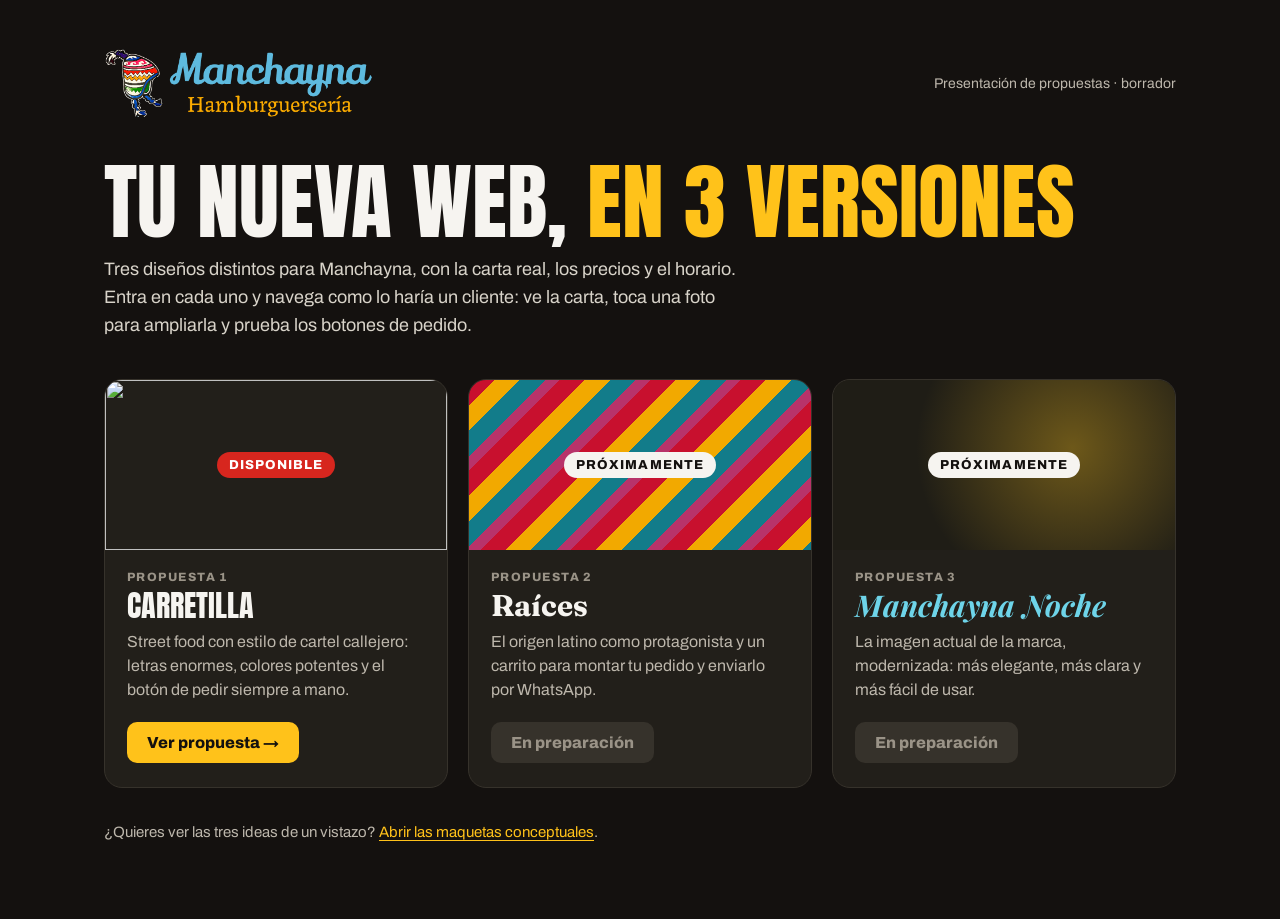
==== index.html @ 9226fb77 "Web Manchayna: propuesta 1 Carretilla, carta compartida y portada Co-Authored-By: Claude Opus 5 <nor" ====
<!doctype html>
<html lang="es">
<head>
<meta charset="utf-8">
<meta name="viewport" content="width=device-width, initial-scale=1">
<meta name="robots" content="noindex, nofollow">
<title>Manchayna · Propuestas de nueva web</title>
<meta name="theme-color" content="#14110F">
<link rel="preconnect" href="https://fonts.googleapis.com">
<link rel="preconnect" href="https://fonts.gstatic.com" crossorigin>
<link href="https://fonts.googleapis.com/css2?family=Anton&family=Archivo:wght@400;600;800&family=Fraunces:opsz,wght@9..144,800&family=Playfair+Display:ital,wght@1,700&display=swap" rel="stylesheet">
<style>
  *, *::before, *::after { box-sizing: border-box; }
  body { margin: 0; font-family: Archivo, system-ui, sans-serif; background: #14110F; color: #F6F4F0; min-height: 100vh; }
  a { color: inherit; text-decoration: none; }
  :focus-visible { outline: 3px solid #FFC21A; outline-offset: 3px; }
  .wrap { max-width: 1120px; margin: 0 auto; padding: 48px 24px 64px; }
  header { display: flex; align-items: center; gap: 24px; flex-wrap: wrap; margin-bottom: 44px; }
  header img { height: 70px; width: auto; }
  header p { margin: 0 0 0 auto; color: #bdb7ac; font-size: 14px; }
  h1 { font-family: Anton, Impact, sans-serif; font-weight: 400; text-transform: uppercase; font-size: clamp(44px, 7vw, 84px); line-height: .95; margin: 0 0 14px; }
  h1 em { font-style: normal; color: #FFC21A; }
  .lead { font-size: 18px; color: #d8d3c9; max-width: 640px; margin: 0 0 40px; line-height: 1.55; }
  .grid { display: grid; grid-template-columns: repeat(3, 1fr); gap: 20px; }
  .card { border-radius: 18px; overflow: hidden; background: #221F1A; border: 1px solid #36322b; display: flex; flex-direction: column; transition: transform .2s; }
  a.card:hover { transform: translateY(-4px); }
  .card .top { height: 170px; position: relative; display: grid; place-items: center; }
  .card .top img { position: absolute; inset: 0; width: 100%; height: 100%; object-fit: cover; }
  .card .top span { position: relative; font-size: 13px; font-weight: 800; letter-spacing: .08em; text-transform: uppercase; padding: 6px 12px; border-radius: 999px; }
  .card .body { padding: 20px 22px 24px; flex: 1; display: flex; flex-direction: column; }
  .card small { font-size: 12px; font-weight: 800; letter-spacing: .12em; text-transform: uppercase; color: #9a9387; }
  .card h2 { margin: 6px 0 8px; font-size: 30px; line-height: 1.05; }
  .card p { margin: 0 0 20px; color: #bdb7ac; line-height: 1.5; flex: 1; }
  .go { align-self: start; font-weight: 800; padding: 12px 20px; border-radius: 10px; background: #FFC21A; color: #14110F; }
  .soon .go { background: #36322b; color: #9a9387; }
  .p1 h2 { font-family: Anton, Impact, sans-serif; font-weight: 400; text-transform: uppercase; }
  .p1 .top span { background: #D7261E; color: #fff; }
  .p2 h2 { font-family: Fraunces, Georgia, serif; }
  .p2 .top { background: repeating-linear-gradient(135deg, #C8102E 0 18px, #F2A900 18px 36px, #127C8A 36px 54px, #B8336A 54px 64px); }
  .p2 .top span, .p3 .top span { background: #F6F4F0; color: #14110F; }
  .p3 h2 { font-family: "Playfair Display", Georgia, serif; font-style: italic; color: #6ED4E9; }
  .p3 .top { background: radial-gradient(circle at 70% 40%, rgba(255,198,32,.35), transparent 60%), #1F1D16; }
  .extra { margin-top: 36px; color: #bdb7ac; font-size: 15px; }
  .extra a { color: #FFC21A; text-decoration: underline; text-underline-offset: 3px; }
  @media (max-width: 860px) { .grid { grid-template-columns: 1fr; } header p { margin: 0; } }
</style>
</head>
<body>
<div class="wrap">
  <header>
    <img src="shared/img/logo.png" alt="Manchayna Hamburguesería" width="468" height="122">
    <p>Presentación de propuestas · borrador</p>
  </header>

  <h1>Tu nueva web, <em>en 3 versiones</em></h1>
  <p class="lead">Tres diseños distintos para Manchayna, con la carta real, los precios y el horario. Entra en cada uno y navega como lo haría un cliente: ve la carta, toca una foto para ampliarla y prueba los botones de pedido.</p>

  <div class="grid">
    <a class="card p1" href="p1-carretilla/index.html">
      <div class="top"><img src="https://manchayna.es/wp-content/uploads/2025/01/COLOR18.webp" alt=""><span>Disponible</span></div>
      <div class="body">
        <small>Propuesta 1</small>
        <h2>Carretilla</h2>
        <p>Street food con estilo de cartel callejero: letras enormes, colores potentes y el botón de pedir siempre a mano.</p>
        <span class="go">Ver propuesta →</span>
      </div>
    </a>
    <div class="card p2 soon">
      <div class="top"><span>Próximamente</span></div>
      <div class="body">
        <small>Propuesta 2</small>
        <h2>Raíces</h2>
        <p>El origen latino como protagonista y un carrito para montar tu pedido y enviarlo por WhatsApp.</p>
        <span class="go">En preparación</span>
      </div>
    </div>
    <div class="card p3 soon">
      <div class="top"><span>Próximamente</span></div>
      <div class="body">
        <small>Propuesta 3</small>
        <h2>Manchayna Noche</h2>
        <p>La imagen actual de la marca, modernizada: más elegante, más clara y más fácil de usar.</p>
        <span class="go">En preparación</span>
      </div>
    </div>
  </div>

  <p class="extra">¿Quieres ver las tres ideas de un vistazo? <a href="propuestas/propuestas-manchayna.html">Abrir las maquetas conceptuales</a>.</p>
</div>
</body>
</html>
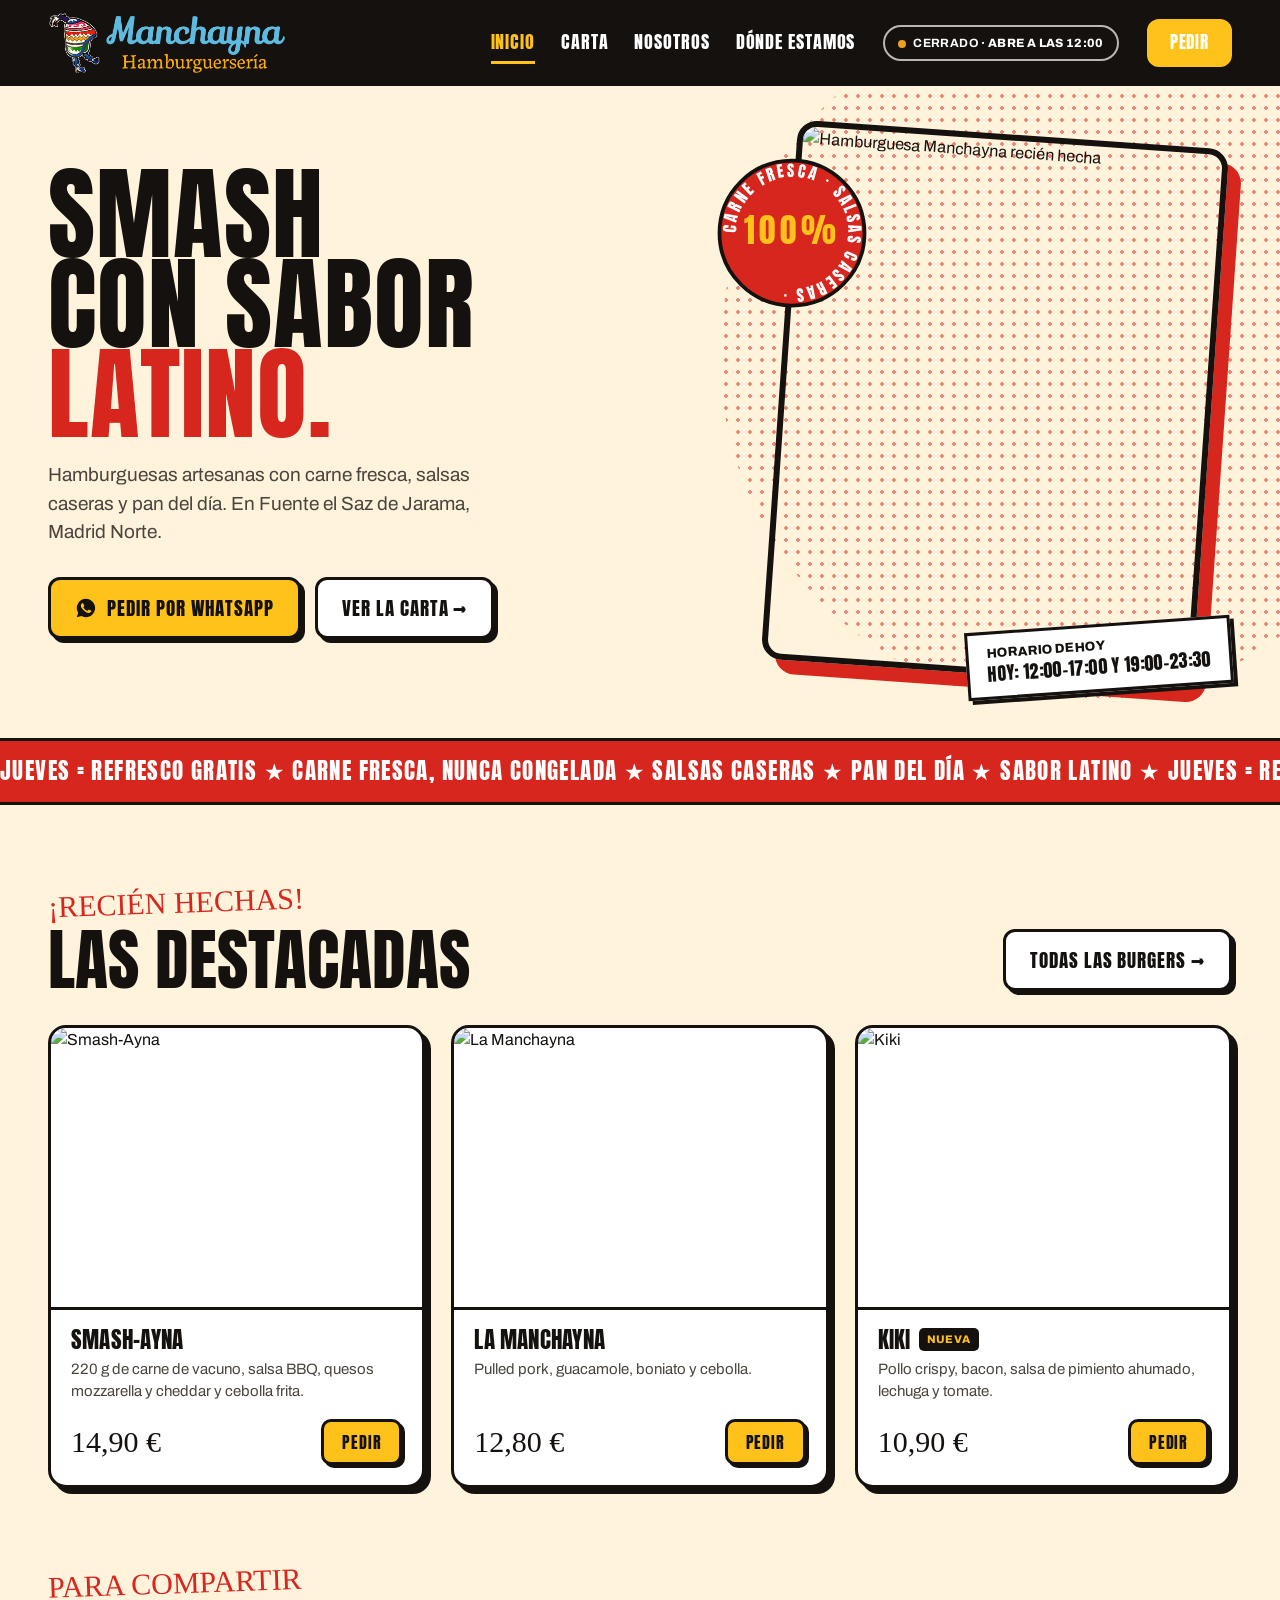
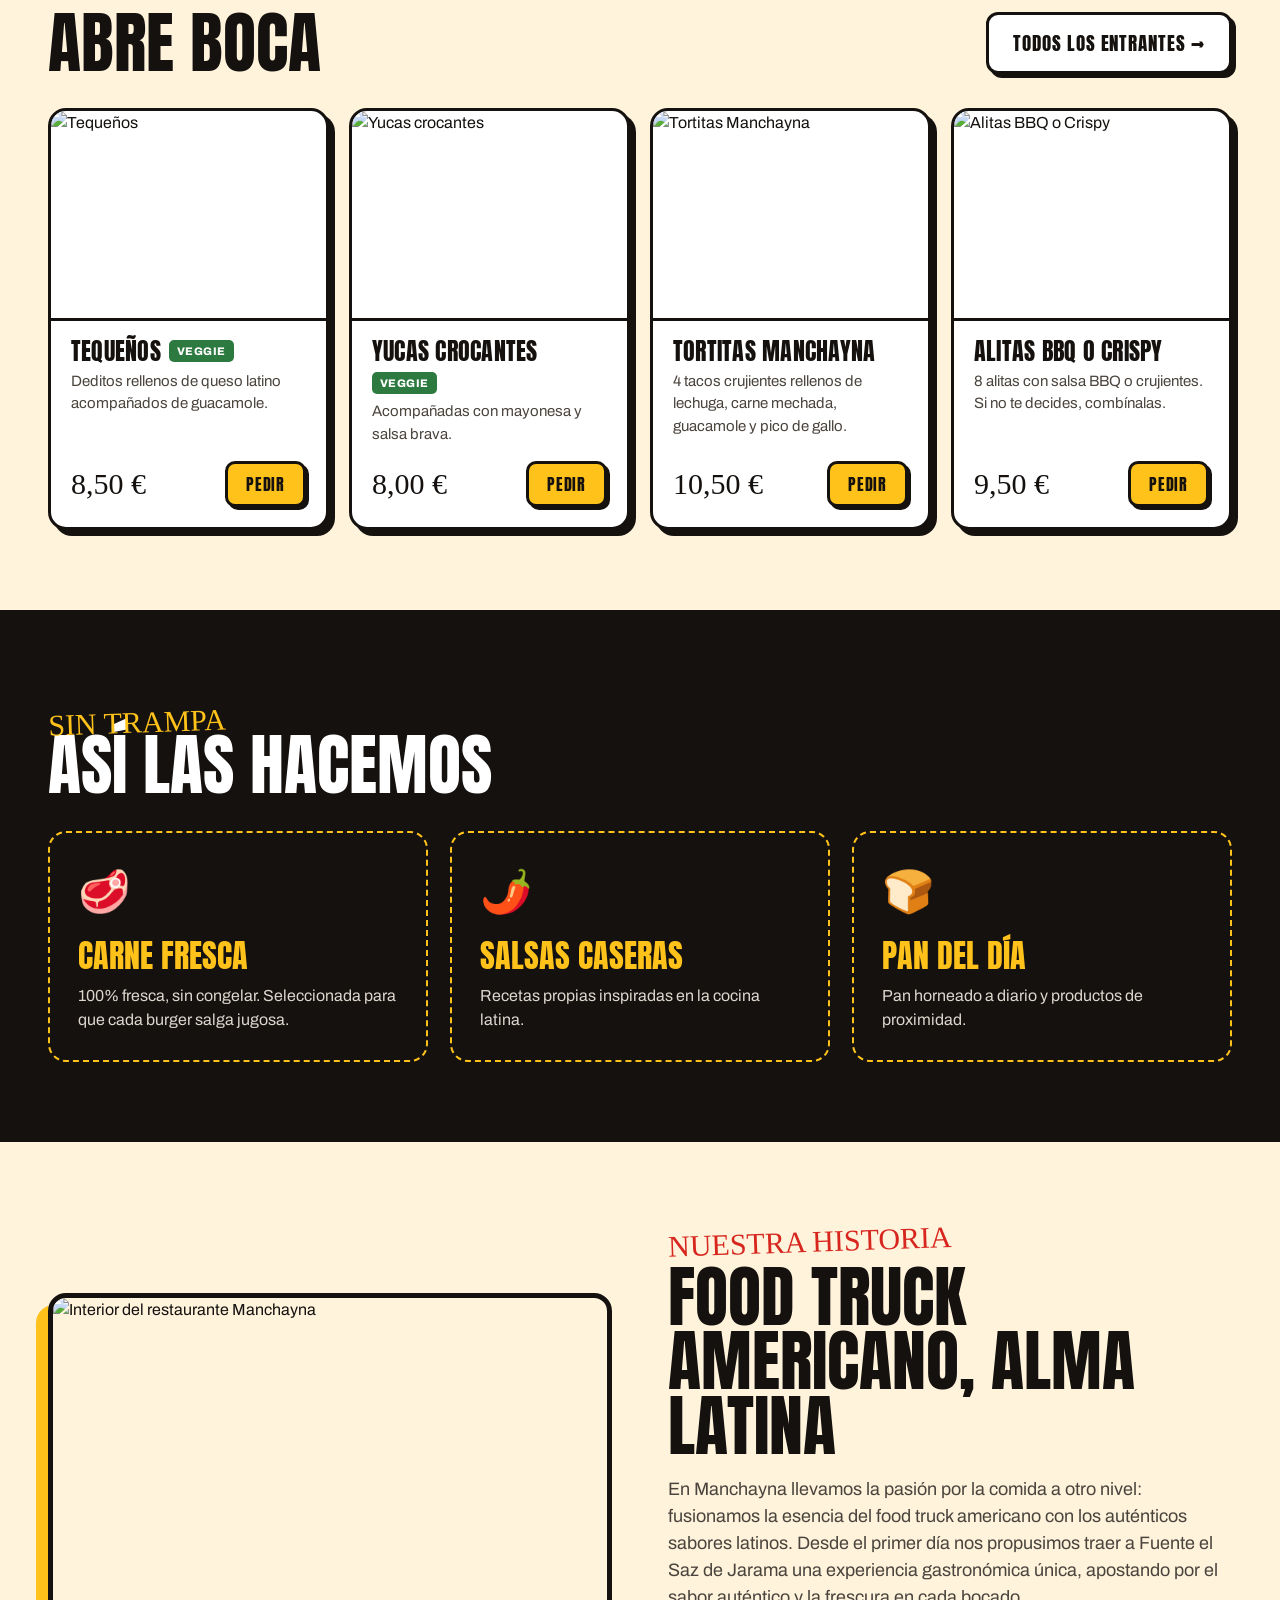
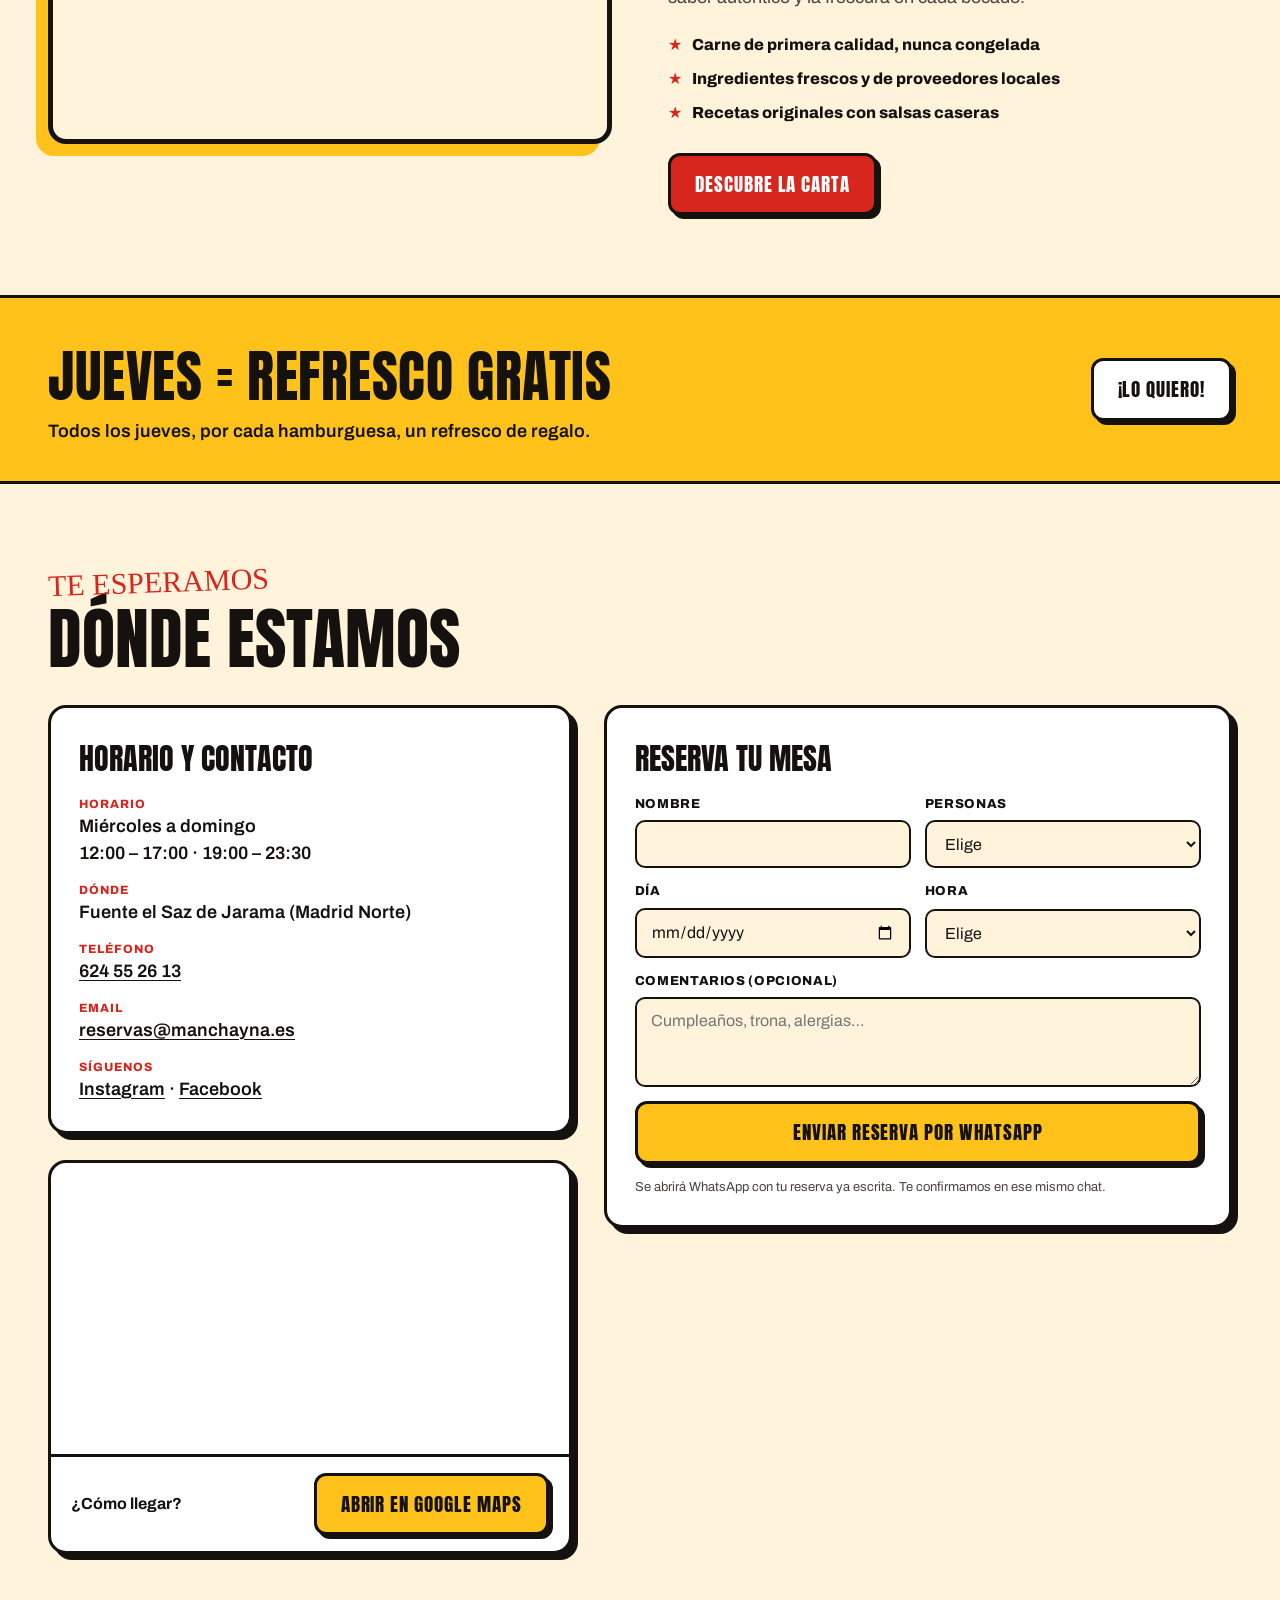
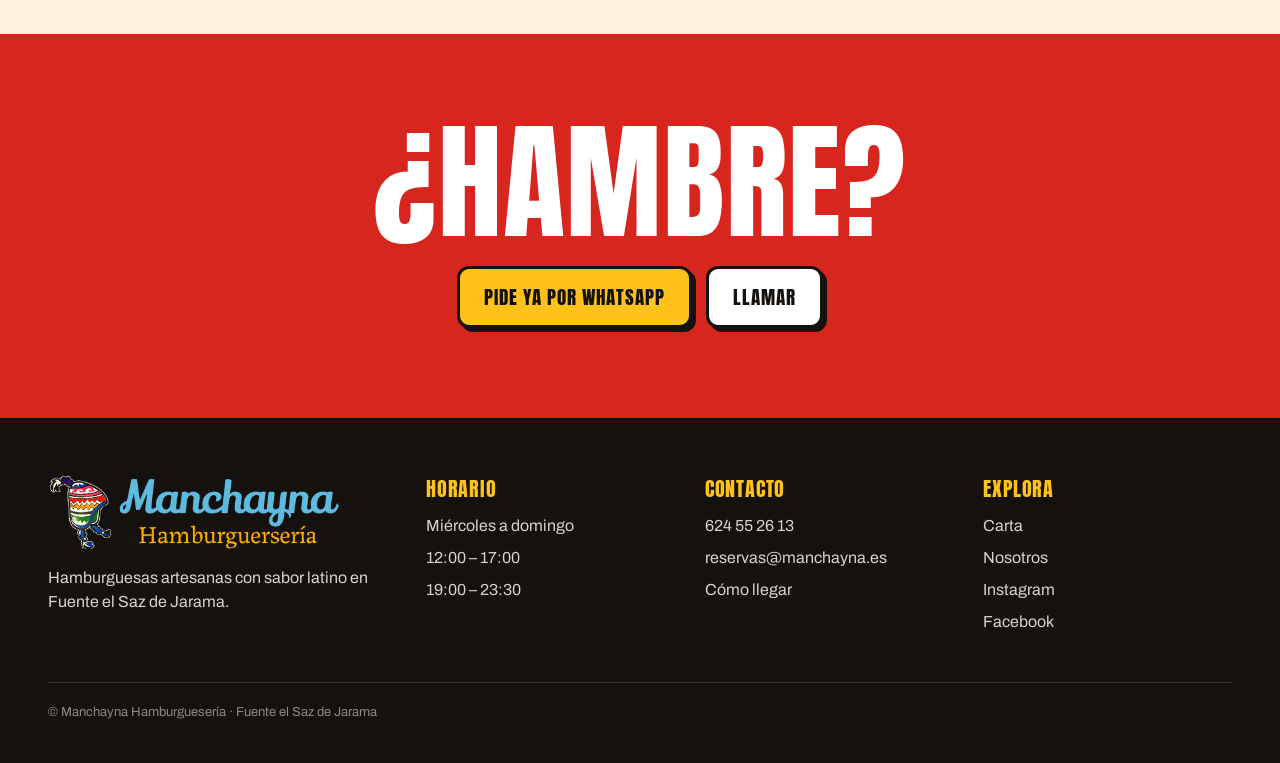
==== commit 5d70736a: "Publicar solo la propuesta Carretilla Co-Authored-By: Claude Opus 5 <noreply@anthropic.com>" ====
--- a/index.html
+++ b/index.html
@@ -2,90 +2,12 @@
 <html lang="es">
 <head>
 <meta charset="utf-8">
-<meta name="viewport" content="width=device-width, initial-scale=1">
 <meta name="robots" content="noindex, nofollow">
-<title>Manchayna · Propuestas de nueva web</title>
-<meta name="theme-color" content="#14110F">
-<link rel="preconnect" href="https://fonts.googleapis.com">
-<link rel="preconnect" href="https://fonts.gstatic.com" crossorigin>
-<link href="https://fonts.googleapis.com/css2?family=Anton&family=Archivo:wght@400;600;800&family=Fraunces:opsz,wght@9..144,800&family=Playfair+Display:ital,wght@1,700&display=swap" rel="stylesheet">
-<style>
-  *, *::before, *::after { box-sizing: border-box; }
-  body { margin: 0; font-family: Archivo, system-ui, sans-serif; background: #14110F; color: #F6F4F0; min-height: 100vh; }
-  a { color: inherit; text-decoration: none; }
-  :focus-visible { outline: 3px solid #FFC21A; outline-offset: 3px; }
-  .wrap { max-width: 1120px; margin: 0 auto; padding: 48px 24px 64px; }
-  header { display: flex; align-items: center; gap: 24px; flex-wrap: wrap; margin-bottom: 44px; }
-  header img { height: 70px; width: auto; }
-  header p { margin: 0 0 0 auto; color: #bdb7ac; font-size: 14px; }
-  h1 { font-family: Anton, Impact, sans-serif; font-weight: 400; text-transform: uppercase; font-size: clamp(44px, 7vw, 84px); line-height: .95; margin: 0 0 14px; }
-  h1 em { font-style: normal; color: #FFC21A; }
-  .lead { font-size: 18px; color: #d8d3c9; max-width: 640px; margin: 0 0 40px; line-height: 1.55; }
-  .grid { display: grid; grid-template-columns: repeat(3, 1fr); gap: 20px; }
-  .card { border-radius: 18px; overflow: hidden; background: #221F1A; border: 1px solid #36322b; display: flex; flex-direction: column; transition: transform .2s; }
-  a.card:hover { transform: translateY(-4px); }
-  .card .top { height: 170px; position: relative; display: grid; place-items: center; }
-  .card .top img { position: absolute; inset: 0; width: 100%; height: 100%; object-fit: cover; }
-  .card .top span { position: relative; font-size: 13px; font-weight: 800; letter-spacing: .08em; text-transform: uppercase; padding: 6px 12px; border-radius: 999px; }
-  .card .body { padding: 20px 22px 24px; flex: 1; display: flex; flex-direction: column; }
-  .card small { font-size: 12px; font-weight: 800; letter-spacing: .12em; text-transform: uppercase; color: #9a9387; }
-  .card h2 { margin: 6px 0 8px; font-size: 30px; line-height: 1.05; }
-  .card p { margin: 0 0 20px; color: #bdb7ac; line-height: 1.5; flex: 1; }
-  .go { align-self: start; font-weight: 800; padding: 12px 20px; border-radius: 10px; background: #FFC21A; color: #14110F; }
-  .soon .go { background: #36322b; color: #9a9387; }
-  .p1 h2 { font-family: Anton, Impact, sans-serif; font-weight: 400; text-transform: uppercase; }
-  .p1 .top span { background: #D7261E; color: #fff; }
-  .p2 h2 { font-family: Fraunces, Georgia, serif; }
-  .p2 .top { background: repeating-linear-gradient(135deg, #C8102E 0 18px, #F2A900 18px 36px, #127C8A 36px 54px, #B8336A 54px 64px); }
-  .p2 .top span, .p3 .top span { background: #F6F4F0; color: #14110F; }
-  .p3 h2 { font-family: "Playfair Display", Georgia, serif; font-style: italic; color: #6ED4E9; }
-  .p3 .top { background: radial-gradient(circle at 70% 40%, rgba(255,198,32,.35), transparent 60%), #1F1D16; }
-  .extra { margin-top: 36px; color: #bdb7ac; font-size: 15px; }
-  .extra a { color: #FFC21A; text-decoration: underline; text-underline-offset: 3px; }
-  @media (max-width: 860px) { .grid { grid-template-columns: 1fr; } header p { margin: 0; } }
-</style>
+<title>Manchayna</title>
+<meta http-equiv="refresh" content="0; url=p1-carretilla/">
+<link rel="canonical" href="p1-carretilla/">
 </head>
 <body>
-<div class="wrap">
-  <header>
-    <img src="shared/img/logo.png" alt="Manchayna Hamburguesería" width="468" height="122">
-    <p>Presentación de propuestas · borrador</p>
-  </header>
-
-  <h1>Tu nueva web, <em>en 3 versiones</em></h1>
-  <p class="lead">Tres diseños distintos para Manchayna, con la carta real, los precios y el horario. Entra en cada uno y navega como lo haría un cliente: ve la carta, toca una foto para ampliarla y prueba los botones de pedido.</p>
-
-  <div class="grid">
-    <a class="card p1" href="p1-carretilla/index.html">
-      <div class="top"><img src="https://manchayna.es/wp-content/uploads/2025/01/COLOR18.webp" alt=""><span>Disponible</span></div>
-      <div class="body">
-        <small>Propuesta 1</small>
-        <h2>Carretilla</h2>
-        <p>Street food con estilo de cartel callejero: letras enormes, colores potentes y el botón de pedir siempre a mano.</p>
-        <span class="go">Ver propuesta →</span>
-      </div>
-    </a>
-    <div class="card p2 soon">
-      <div class="top"><span>Próximamente</span></div>
-      <div class="body">
-        <small>Propuesta 2</small>
-        <h2>Raíces</h2>
-        <p>El origen latino como protagonista y un carrito para montar tu pedido y enviarlo por WhatsApp.</p>
-        <span class="go">En preparación</span>
-      </div>
-    </div>
-    <div class="card p3 soon">
-      <div class="top"><span>Próximamente</span></div>
-      <div class="body">
-        <small>Propuesta 3</small>
-        <h2>Manchayna Noche</h2>
-        <p>La imagen actual de la marca, modernizada: más elegante, más clara y más fácil de usar.</p>
-        <span class="go">En preparación</span>
-      </div>
-    </div>
-  </div>
-
-  <p class="extra">¿Quieres ver las tres ideas de un vistazo? <a href="propuestas/propuestas-manchayna.html">Abrir las maquetas conceptuales</a>.</p>
-</div>
+<p><a href="p1-carretilla/">Ir a la web de Manchayna</a></p>
 </body>
 </html>
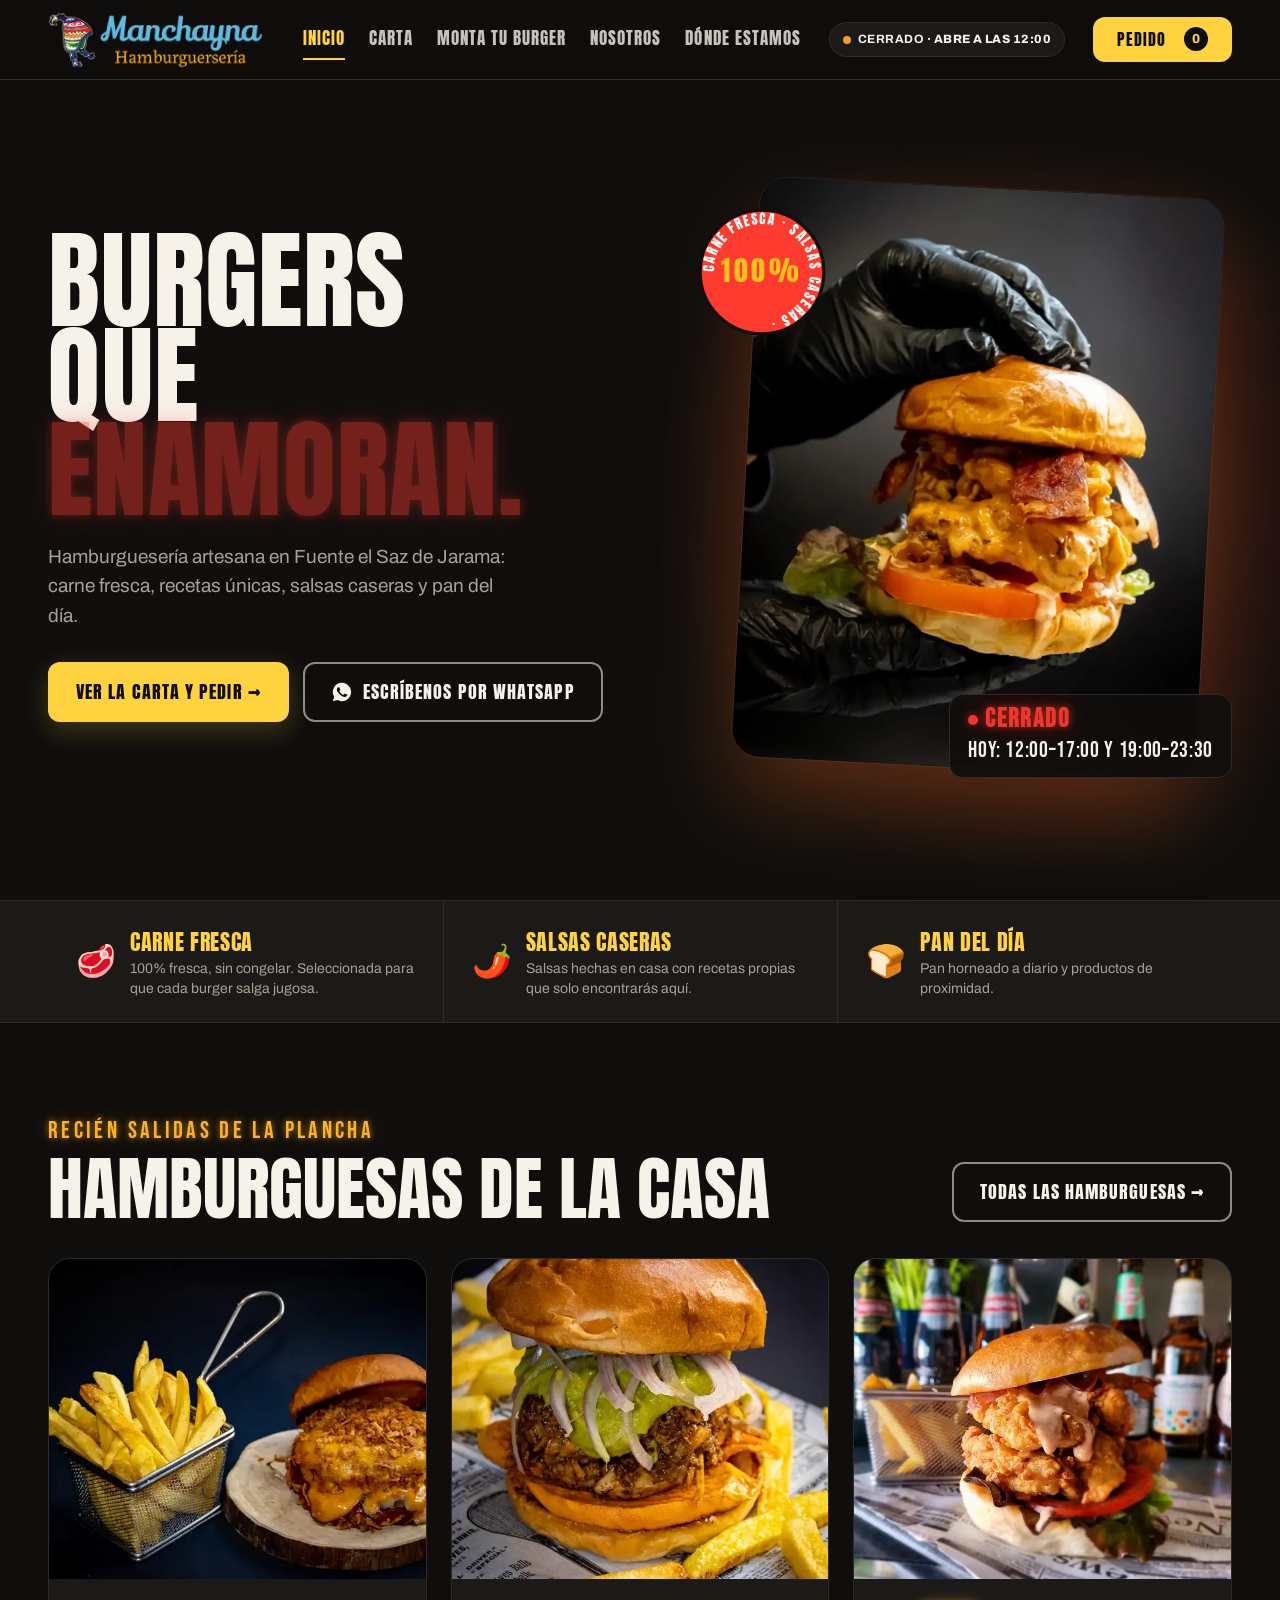
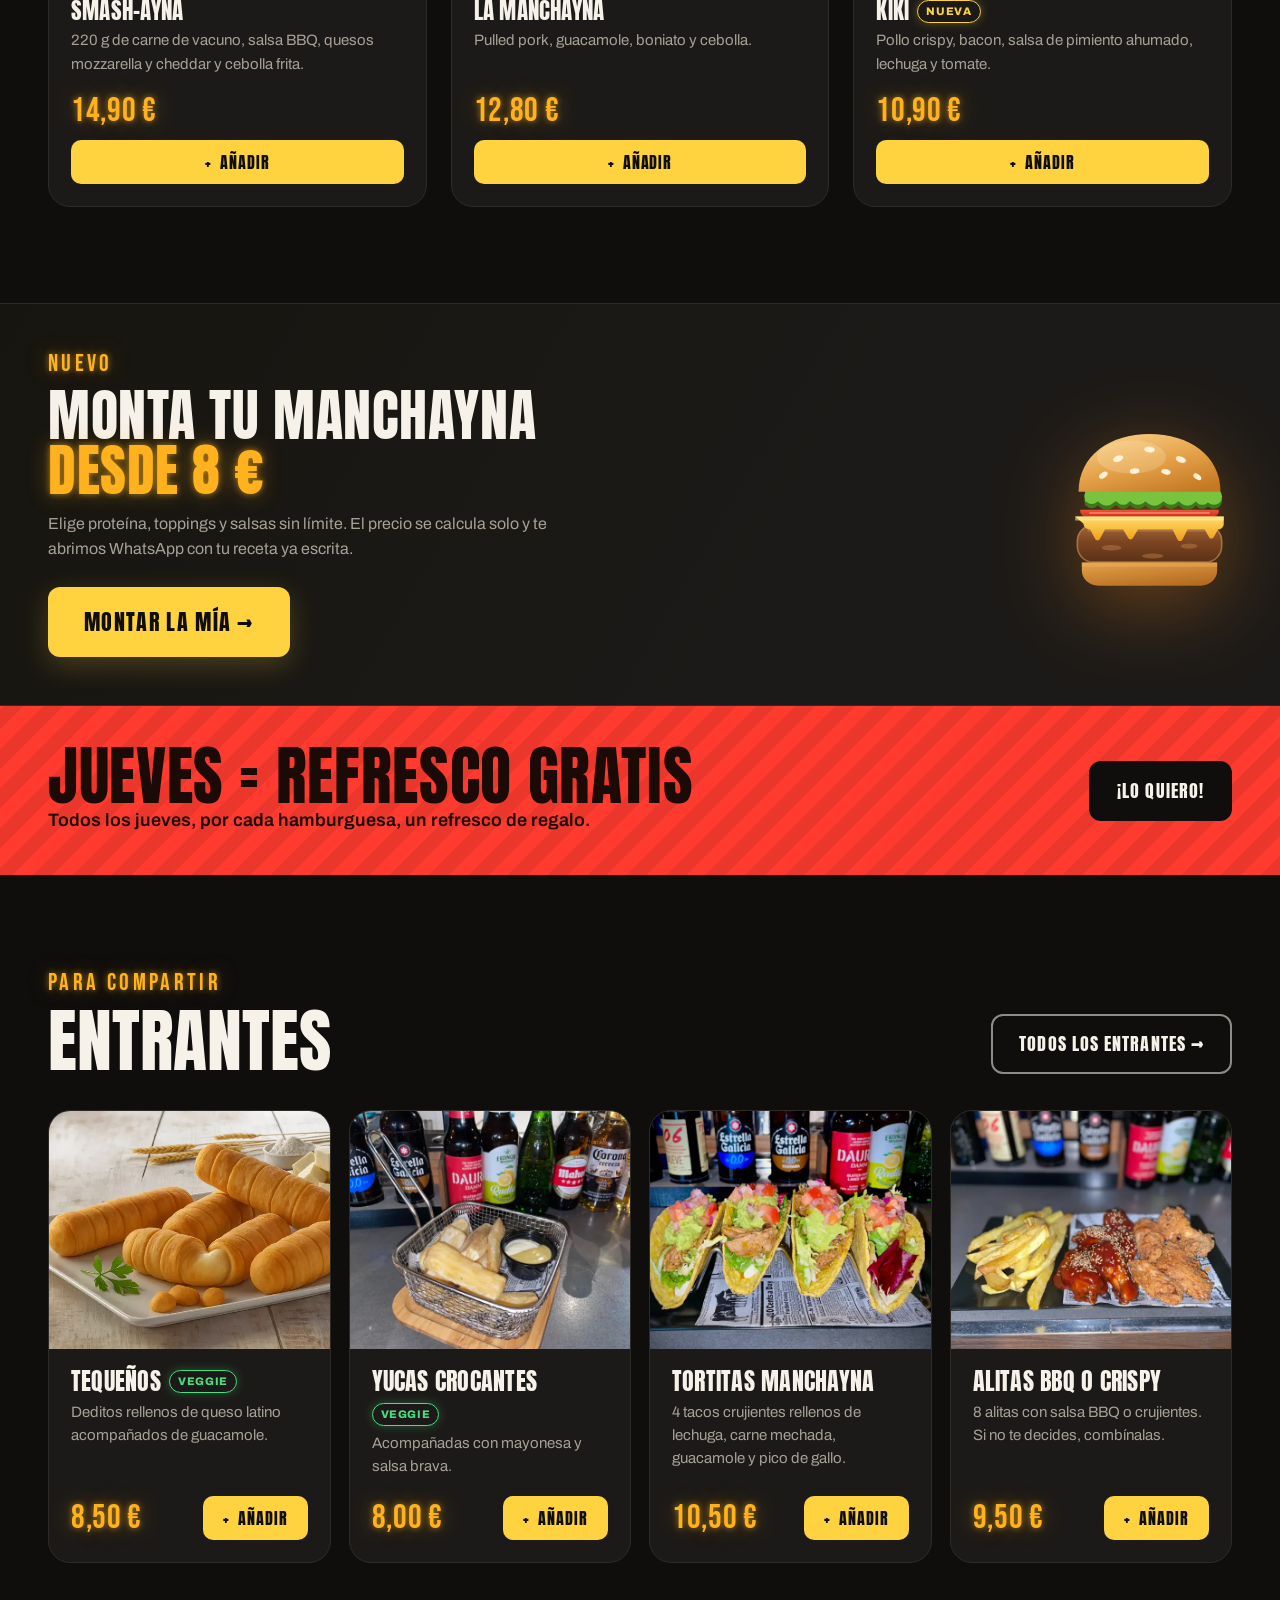
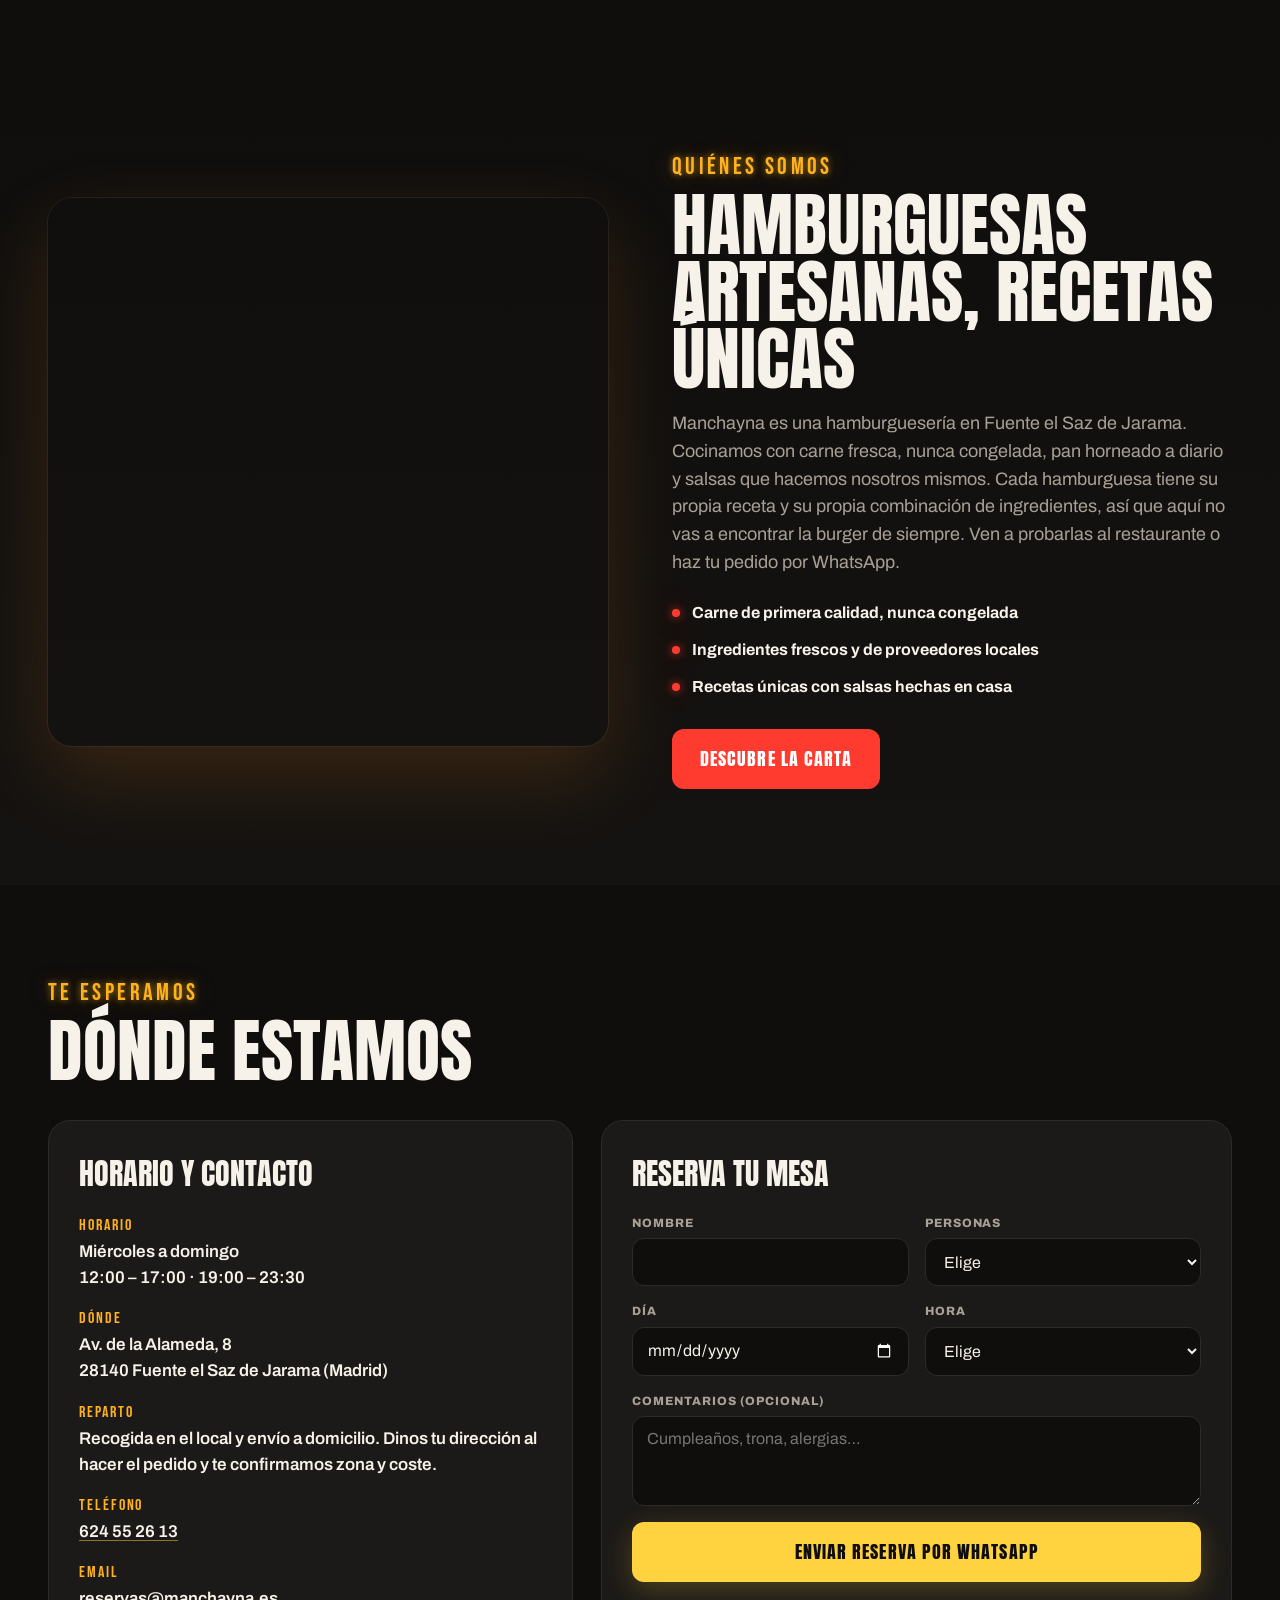
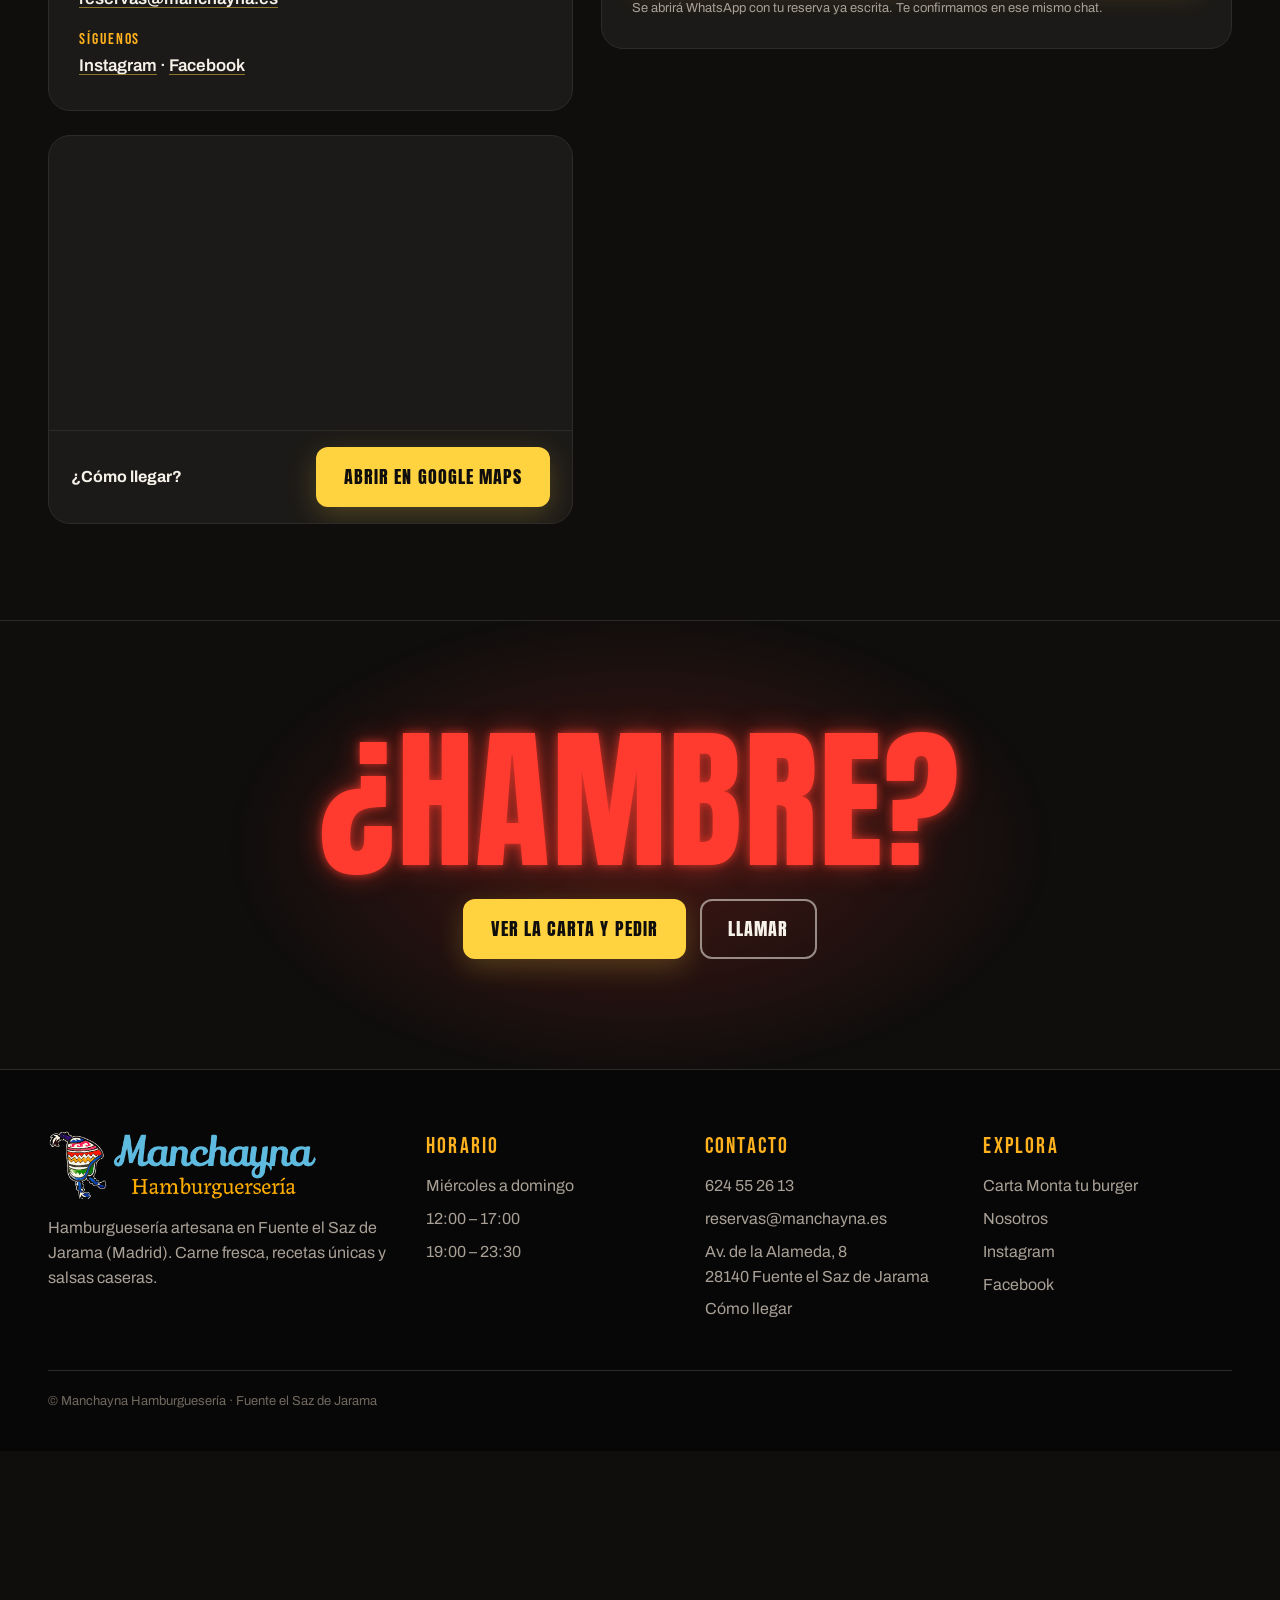
==== commit 2b0f205b: "Revision completa V2: fotos propias, carrito, accesibilidad y preparacion del lanzamiento Co-Authore" ====
--- a/index.html
+++ b/index.html
@@ -4,10 +4,10 @@
 <meta charset="utf-8">
 <meta name="robots" content="noindex, nofollow">
 <title>Manchayna</title>
-<meta http-equiv="refresh" content="0; url=p1-carretilla/">
-<link rel="canonical" href="p1-carretilla/">
+<meta http-equiv="refresh" content="0; url=carretilla-v2/">
+<link rel="canonical" href="carretilla-v2/">
 </head>
 <body>
-<p><a href="p1-carretilla/">Ir a la web de Manchayna</a></p>
+<p><a href="carretilla-v2/">Ir a la web de Manchayna</a></p>
 </body>
 </html>
